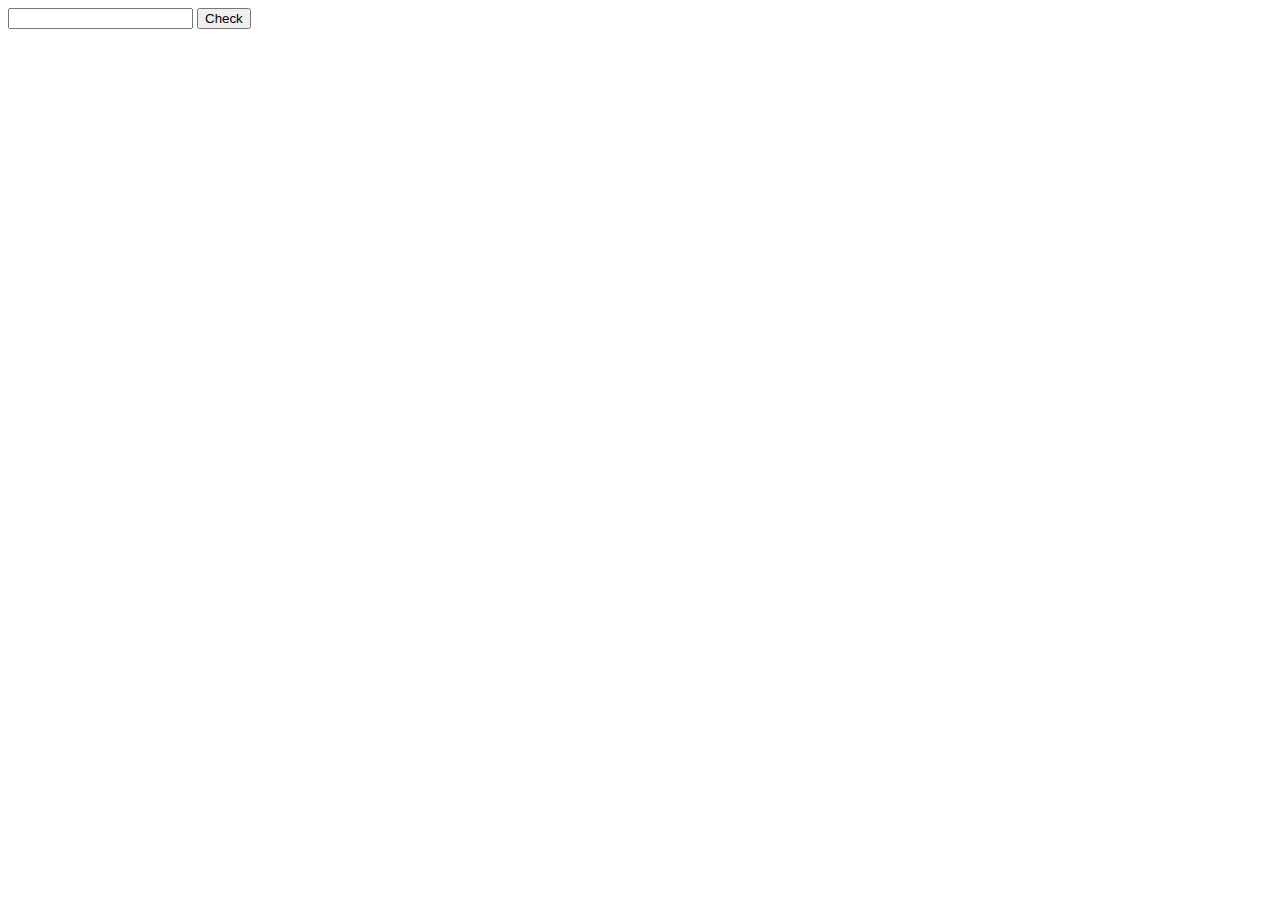
==== JS/Palindrome/index.html @ ee00496c "1st commit" ====
<!DOCTYPE html>
<html lang="en">
<head>
    <meta charset="UTF-8">    
    <title>Document</title>
</head>
<body>
    <input type="text" name="text-input" id="text-input">
    <button id="check-btn">Check</button>
    
    <div id="result">

    </div>
</body>
</html>
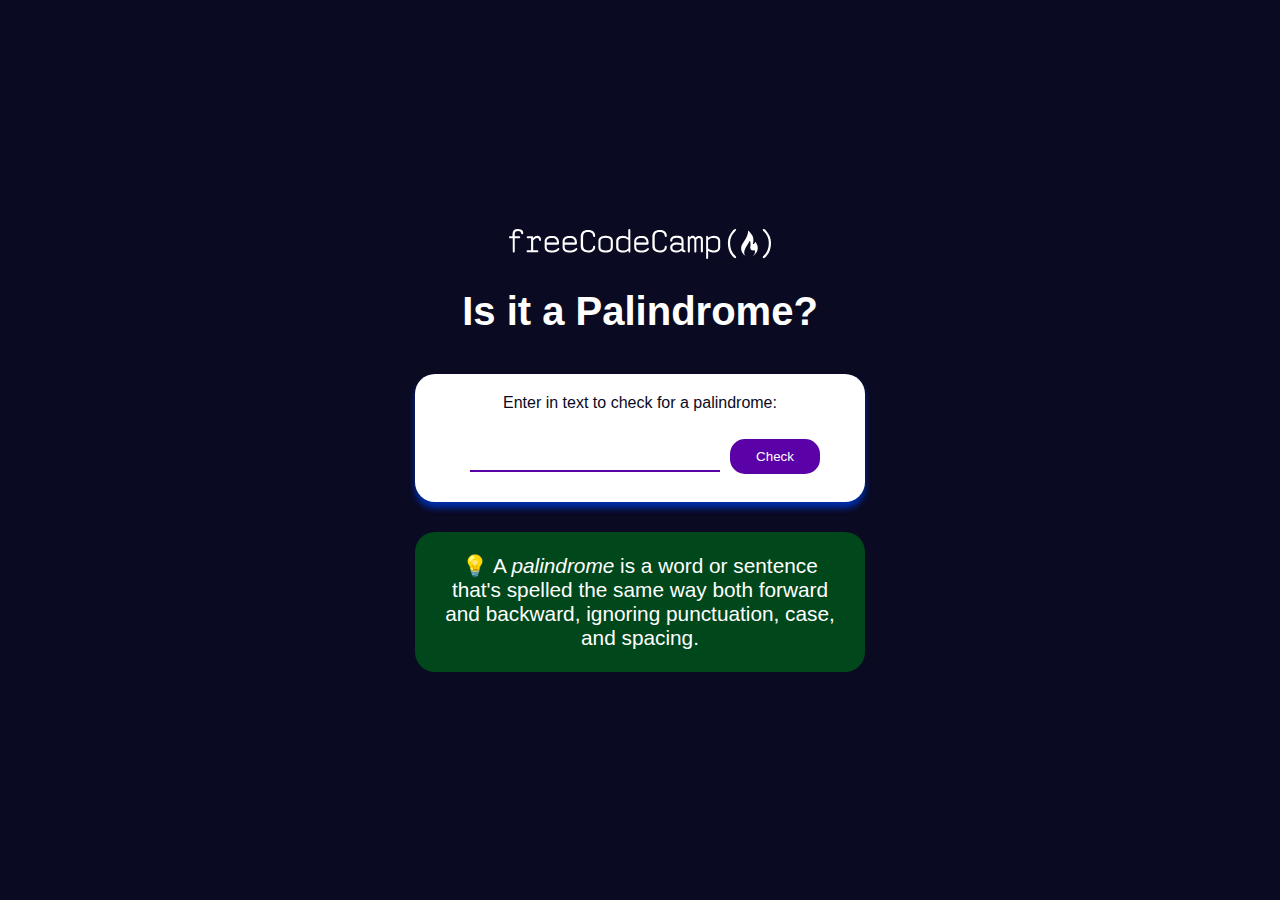
==== commit 6df72203: "Merge branch 'main' of https://github.com/marriton/freecodecamp" ====
--- a/JS/Palindrome/index.html
+++ b/JS/Palindrome/index.html
@@ -2,14 +2,30 @@
 <html lang="en">
 <head>
     <meta charset="UTF-8">    
-    <title>Document</title>
+    <title>Palindrome - freeCodeCamp</title>
+    <link rel="stylesheet" href="style.css">
 </head>
 <body>
-    <input type="text" name="text-input" id="text-input">
-    <button id="check-btn">Check</button>
-    
-    <div id="result">
+    <main class="container">
+        <img class="freecodecamp-logo" src="./img/fcc_primary.svg" alt="freeCodeCamp Logo">
+        <h1 class="title">Is it a Palindrome?</h1>
 
-    </div>
+        <div class="palindrome-div">
+            <label for="text-input">Enter in text to check for a palindrome:</label>
+            <input class="palindrome-input" id="text-input" value="" type="text">
+            <button class="palindrome-btn" id="check-btn">Check</button>
+            <div class="results-div hidden" id="result"></div>
+        </div>
+
+        <div class="palindrome-definition-div">
+            <p class="palindrome-definition">
+                <span role="img" aria-label="light-bulb">💡</span>
+                A <dfn>palindrome</dfn> is a word or sentence that's spelled the same
+                way both forward and backward, ignoring punctuation, case, and
+                spacing.
+            </p>
+        </div>
+      </main>
+      <script src="./script.js"></script>
 </body>
 </html>--- a/JS/Palindrome/style.css
+++ b/JS/Palindrome/style.css
@@ -0,0 +1,116 @@
+* {
+    margin: 0;
+    padding: 0;
+    box-sizing: border-box;
+  }
+  
+  body {
+    font-family: Verdana, Geneva, Tahoma, sans-serif;
+    background-color: #0a0a23;
+    color: #ffffff;
+  }
+  
+  .container {
+    width: 100%;
+    min-height: 100vh;
+    position: relative;
+    display: flex;
+    align-items: center;
+    justify-content: center;
+    flex-direction: column;
+  }
+  
+  .freecodecamp-logo {
+    height: 30px;
+    margin-bottom: 20px;
+  }
+  
+  .title {
+    text-align: center;
+    padding: 10px 0;
+    font-size: 2.5rem;
+    margin-bottom: 20px;
+  }
+  
+  .palindrome-div {
+    width: min(100vw, 450px);
+    min-height: 100px;
+    border-radius: 20px;
+    display: flex;
+    align-items: center;
+    justify-content: center;
+    flex-wrap: wrap;
+    padding: 20px;
+    margin: 10px 0;
+    background-color: white;
+    box-shadow: 0 6px 6px #002ead;
+  }
+  
+  label {
+    color: #0a0a23;
+    margin-bottom: 20px;
+  }
+  
+  .palindrome-btn {
+    width: 90px;
+    border: none;
+    padding: 10px;
+    border-radius: 15px;
+    background-color: #5a01a7;
+    color: #fff;
+    cursor: pointer;
+  }
+  
+  .palindrome-input {
+    height: 30px;
+    width: 250px;
+    text-align: center;
+    font-size: 1.2rem;
+    margin: 10px;
+    border: none;
+    border-bottom: 2px solid #5a01a7;
+  }
+  
+  .palindrome-input:focus {
+    border-bottom: 3px solid #5a01a7;
+  }
+  
+  .palindrome-input::placeholder {
+    text-align: center;
+  }
+  
+  .user-input {
+    font-size: 1.4rem;
+    margin-top: 10px;
+    text-align: center;
+  }
+  
+  .results-div {
+    overflow-y: auto;
+    word-wrap: break-word;
+    min-height: 50px;
+    color: black;
+  }
+  
+  .hidden {
+    display: none;
+  }
+  
+  .palindrome-definition-div {
+    width: min(100vw, 450px);
+    font-size: 1.3rem;
+    min-height: 140px;
+    background-color: #00471b;
+    margin-top: 20px;
+    padding: 20px;
+    border-radius: 20px;
+    display: flex;
+    align-items: center;
+    justify-content: center;
+  }
+  
+  .palindrome-definition {
+    vertical-align: middle;
+    text-align: center;
+  }
+  